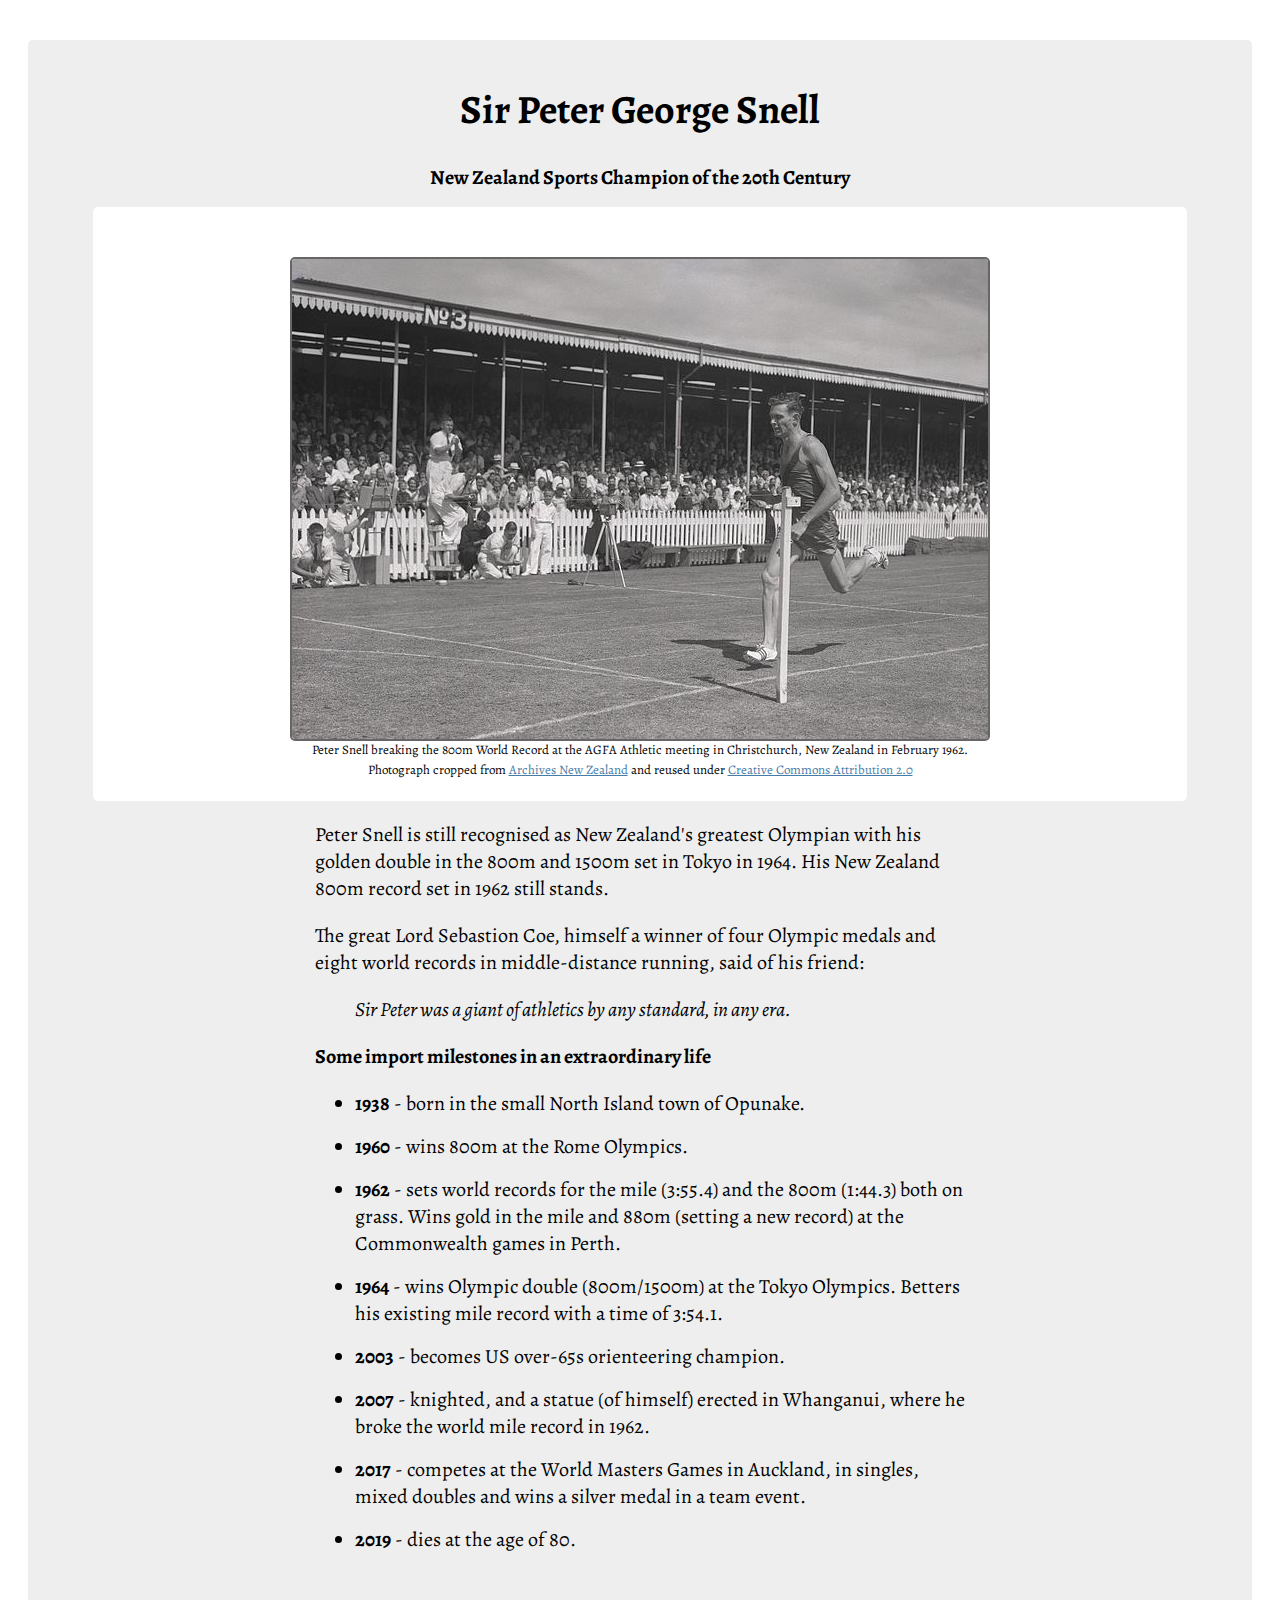
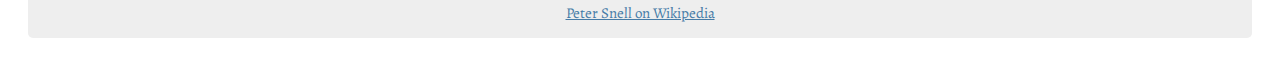
==== index.html @ dacd41f7 "remove errant id" ====
<!DOCTYPE html>
<html lang="en">
  <head>
    <title>Peter Snell Tribute Page</title>
    <meta charset="utf-8">
    <link rel="stylesheet" href="./style.css">
    <link rel="preconnect" href="https://fonts.gstatic.com">
    <link href="https://fonts.googleapis.com/css2?family=Alegreya&display=swap" 
      rel="stylesheet">
  </head>

  <body>
    <header>
    </header>
    
    <main id="main">
    <h1 id="title">Sir Peter George Snell</h1>
    <h2>New Zealand Sports Champion of the 20th Century</h2>
    <div id="img-div">
      <img id="image"
        class="medium-image"
        src="./assets/peter_snell_small.jpg"
        alt="Peter Snell breaks 800m World Record in New Zealand 1962">
      <figcaption 
        id="img-caption">Peter Snell breaking the 800m World Record at the 
        AGFA Athletic meeting in Christchurch, New Zealand in 
        February 1962.</figcaption>
      <p class=photo-source>Photograph cropped from  
        <a href="https://www.flickr.com/photos/archivesnz/15948021602/in/photostream/"
          >Archives New Zealand</a> and reused under 
        <a href="https://creativecommons.org/licenses/by/2.0/"
          >Creative Commons Attribution 2.0</a>
      </p>
    </div>

    <section id="tribute-info">
      <p>
        Peter Snell is still recognised as New Zealand's greatest Olympian with 
        his golden double in the 800m and 1500m set in Tokyo in 1964. His New 
        Zealand 800m record set in 1962 still stands.
      </p>
      <p>
        The great Lord Sebastion Coe, himself a winner of four Olympic medals 
        and eight world records in middle-distance running, said of his friend: 
        <blockquote cite="https://www.rnz.co.nz/national/programmes/morningreport/audio/2018727089/sir-peter-snell-s-friend-recalls-record-breaking-olympian">
          Sir Peter was a giant of athletics by any standard, in any era.
        </blockquote>
      </p>

      <h2>Some import milestones in an extraordinary life</h2>

      <ul>
        <li><strong>1938</strong> - born in the small North Island town of 
          Opunake.</li>
        <li><strong>1960</strong> - wins 800m at the Rome Olympics.</li>
        <li><strong>1962</strong> - sets world records for the mile (3:55.4) 
          and the 800m (1:44.3) both on grass. Wins gold in the mile and 880m 
          (setting a new record) at the Commonwealth games in Perth.</li>
        <li><strong>1964</strong> - wins Olympic double (800m/1500m) 
          at the Tokyo Olympics. Betters his existing mile record with a time 
          of 3:54.1.</li>
        <li><strong>2003</strong> - becomes US over-65s orienteering 
          champion.</li>
        <li><strong>2007</strong> - knighted, and a statue (of himself) 
          erected in Whanganui, where he broke the world mile record in 1962.</li>
        <li><strong>2017</strong> - competes at the World Masters Games in 
          Auckland, in singles, mixed doubles and wins a silver medal in a 
          team event.</li>
        <li><strong>2019</strong> - dies at the age of 80.</li>
      </ul>
    </section>

    <footer>
      <a 
        id="tribute-link"
        href="https://en.wikipedia.org/wiki/Peter_Snell"
        target="_blank"
        >Peter Snell on Wikipedia</a>
    </footer>
  </main>
<script src="https://cdn.freecodecamp.org/testable-projects-fcc/v1/bundle.js"></script>
</body>
</html>
---- style.css ----
/*
General Styling
*/

/*
Set a base font size of 10px for easier rem
calculations as per the fcc tribute example page.
*/
html {
    font-size: 10px;
    font-family: 'Alegreya', serif;
}

body {
    font-size: 1.5rem;
    color: #000;
    text-align: center;
}

h1 {
    font-size: 4rem;
}

h2 {
    font-size: 2rem;
}

p {
    font-size: 2rem;
}

a {
    color: #477ca7;
}

a:visited {
    color: #74638f;
}

blockquote {
    font-style: italic;
}

#main {
    margin: 40px 20px;
    padding: 15px;
    border-radius: 5px;
    background: #eee;
}

#img-div {
    background: white;
    border-radius: 5px;
    padding: 50px 50px 10px 50px;
    margin: 0 50px;
}

img {
    max-width: 100%;
    display: block;
    margin: 0 auto;
    border: 2px solid #666;
    border-radius: 5px;
}
.medium-image {
    width: 696px;
}

figcaption, .photo-source {
    font-size: 1.3rem;
}
.photo-source {
    margin-top: 0.25rem;
}

#tribute-info {
    max-width: 650px;
    margin: 0 auto 50px auto;
    text-align: left;
    font-size: 2rem;
}

li {
    margin: 16px 0;
}

footer {
    margin: 0;
    padding: 0;
}
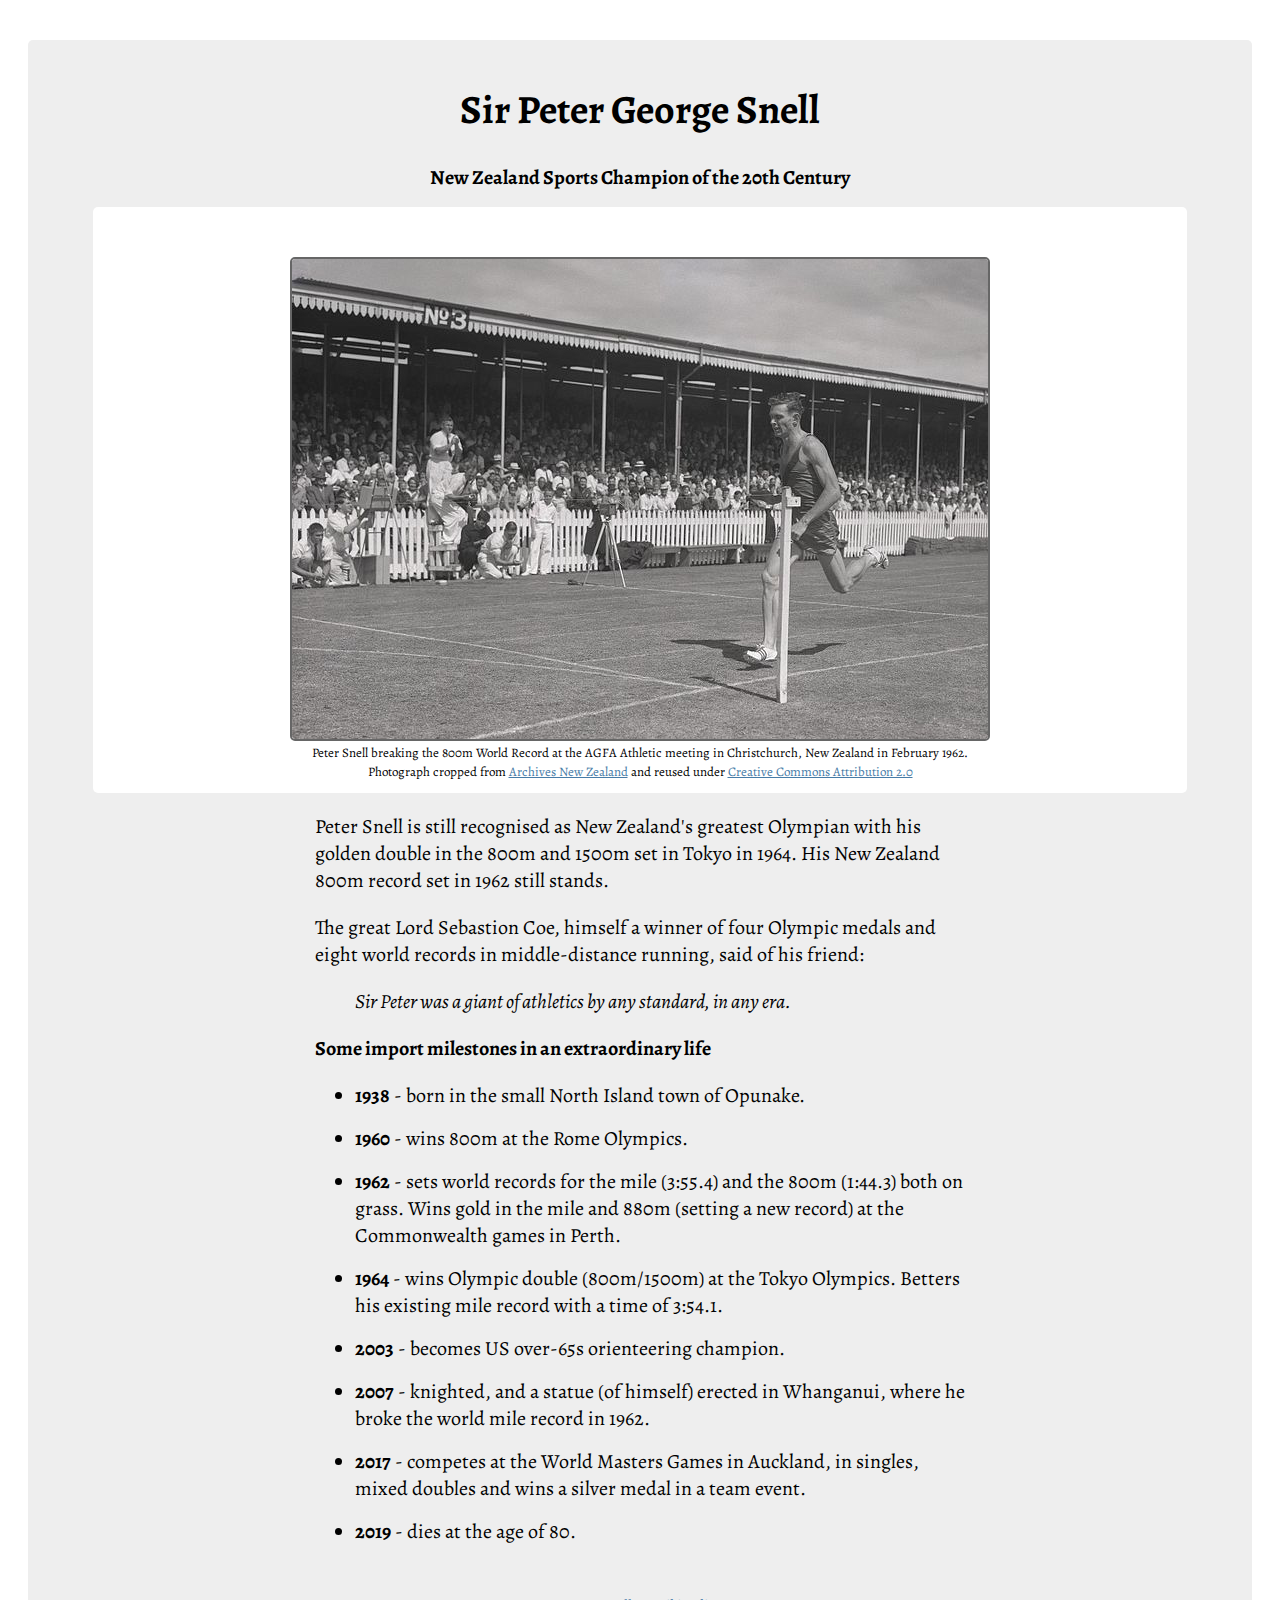
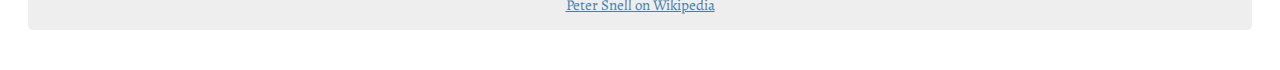
==== commit 535c36b9: "More tweaks to figure div" ====
--- a/index.html
+++ b/index.html
@@ -16,22 +16,23 @@
     <main id="main">
     <h1 id="title">Sir Peter George Snell</h1>
     <h2>New Zealand Sports Champion of the 20th Century</h2>
-    <div id="img-div">
+    <figure id="img-div">
       <img id="image"
         class="medium-image"
         src="./assets/peter_snell_small.jpg"
         alt="Peter Snell breaks 800m World Record in New Zealand 1962">
-      <figcaption 
-        id="img-caption">Peter Snell breaking the 800m World Record at the 
+      <figcaption id="img-caption">
+        <p>Peter Snell breaking the 800m World Record at the 
         AGFA Athletic meeting in Christchurch, New Zealand in 
-        February 1962.</figcaption>
-      <p class=photo-source>Photograph cropped from  
-        <a href="https://www.flickr.com/photos/archivesnz/15948021602/in/photostream/"
-          >Archives New Zealand</a> and reused under 
-        <a href="https://creativecommons.org/licenses/by/2.0/"
-          >Creative Commons Attribution 2.0</a>
-      </p>
-    </div>
+        February 1962.</p>
+        <p>Photograph cropped from 
+          <a href="https://www.flickr.com/photos/archivesnz/15948021602/in/photostream/"
+            >Archives New Zealand</a> and reused under 
+          <a href="https://creativecommons.org/licenses/by/2.0/"
+            >Creative Commons Attribution 2.0</a>
+        </p>
+      </figcaption>
+    </figure>
 
     <section id="tribute-info">
       <p>
--- a/style.css
+++ b/style.css
@@ -66,11 +66,10 @@
     width: 696px;
 }
 
-figcaption, .photo-source {
+figcaption p {
     font-size: 1.3rem;
-}
-.photo-source {
     margin-top: 0.25rem;
+    margin-bottom: 0.25rem;
 }
 
 #tribute-info {
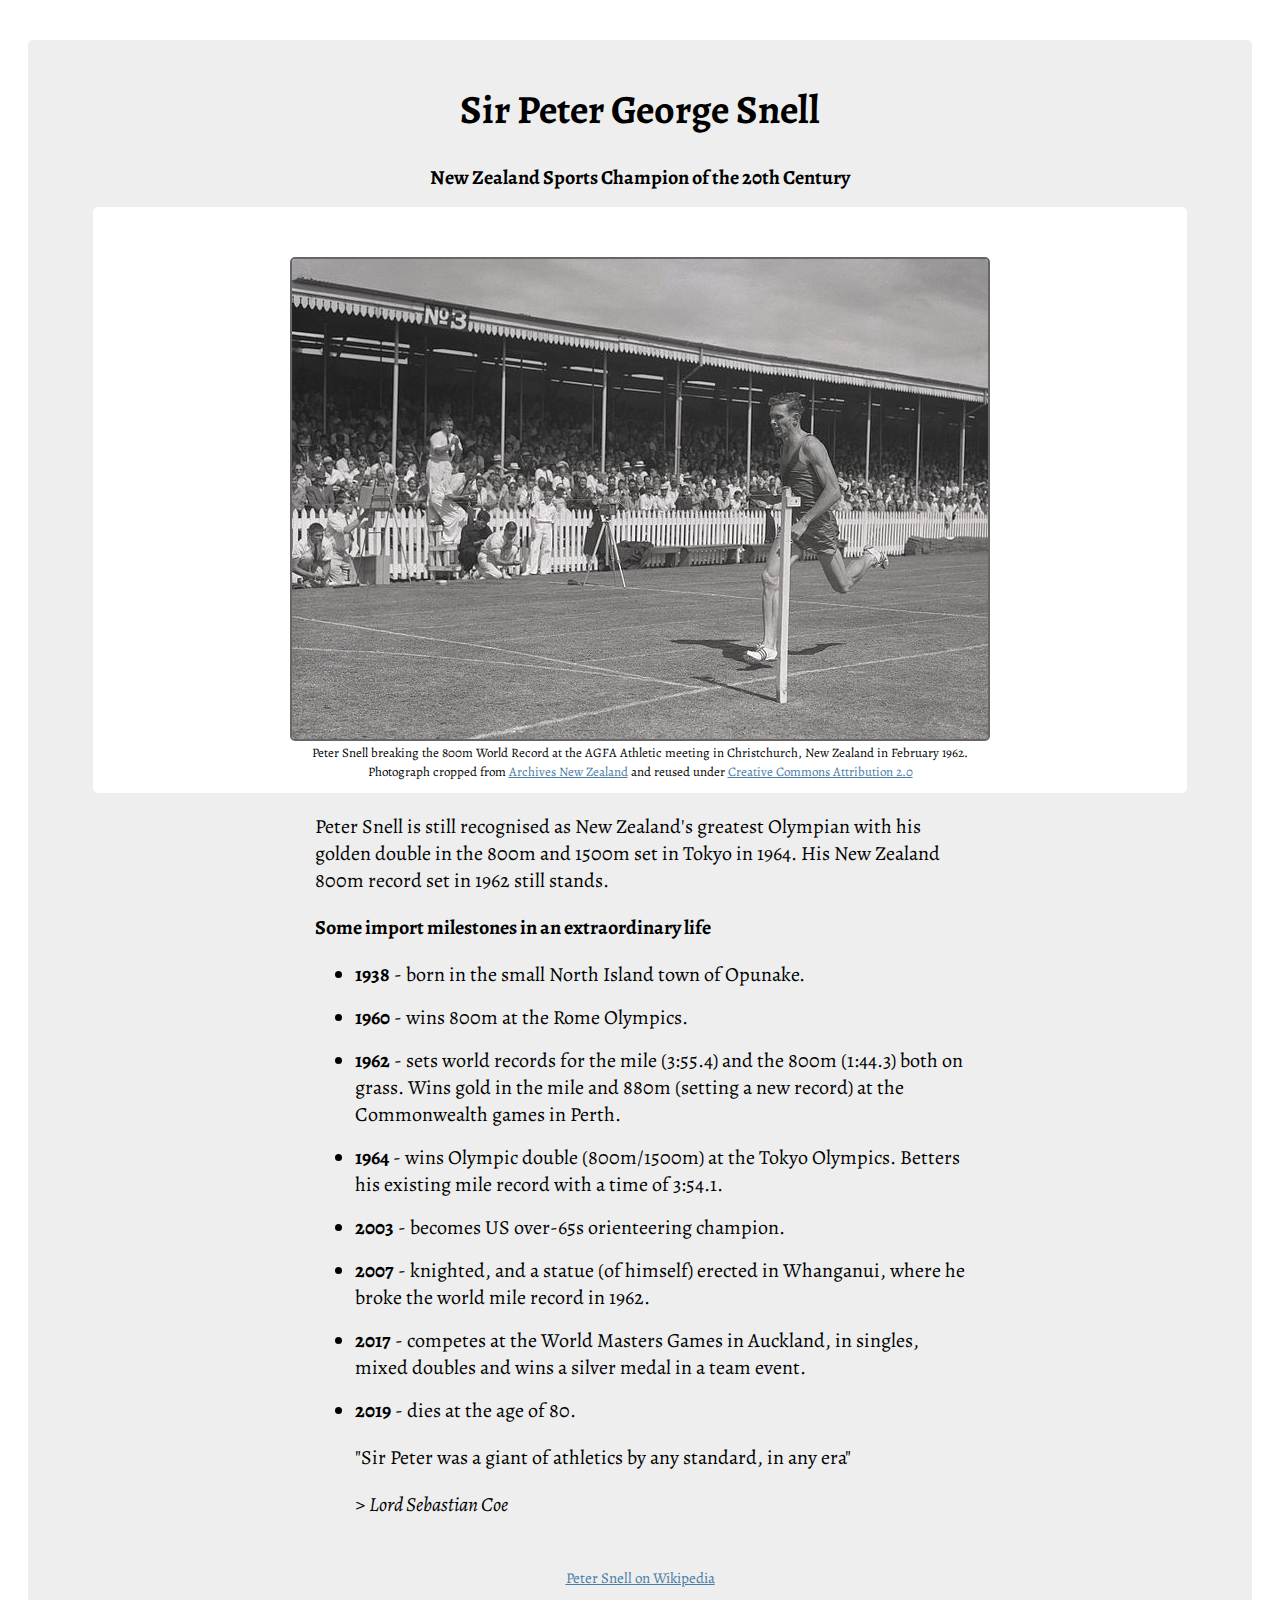
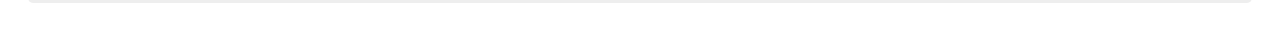
==== commit a494c77c: "still working on last blockquote" ====
--- a/index.html
+++ b/index.html
@@ -40,13 +40,6 @@
         his golden double in the 800m and 1500m set in Tokyo in 1964. His New 
         Zealand 800m record set in 1962 still stands.
       </p>
-      <p>
-        The great Lord Sebastion Coe, himself a winner of four Olympic medals 
-        and eight world records in middle-distance running, said of his friend: 
-        <blockquote cite="https://www.rnz.co.nz/national/programmes/morningreport/audio/2018727089/sir-peter-snell-s-friend-recalls-record-breaking-olympian">
-          Sir Peter was a giant of athletics by any standard, in any era.
-        </blockquote>
-      </p>
 
       <h2>Some import milestones in an extraordinary life</h2>
 
@@ -69,6 +62,12 @@
           team event.</li>
         <li><strong>2019</strong> - dies at the age of 80.</li>
       </ul>
+
+      <blockquote cite="https://www.rnz.co.nz/national/programmes/morningreport/audio/2018727089/sir-peter-snell-s-friend-recalls-record-breaking-olympian">
+        <p>"Sir Peter was a giant of athletics by any standard, in any era"</p>>
+        <cite>Lord Sebastian Coe</cite>
+      </blockquote>
+
     </section>
 
     <footer>
--- a/style.css
+++ b/style.css
@@ -35,10 +35,6 @@
 
 a:visited {
     color: #74638f;
-}
-
-blockquote {
-    font-style: italic;
 }
 
 #main {
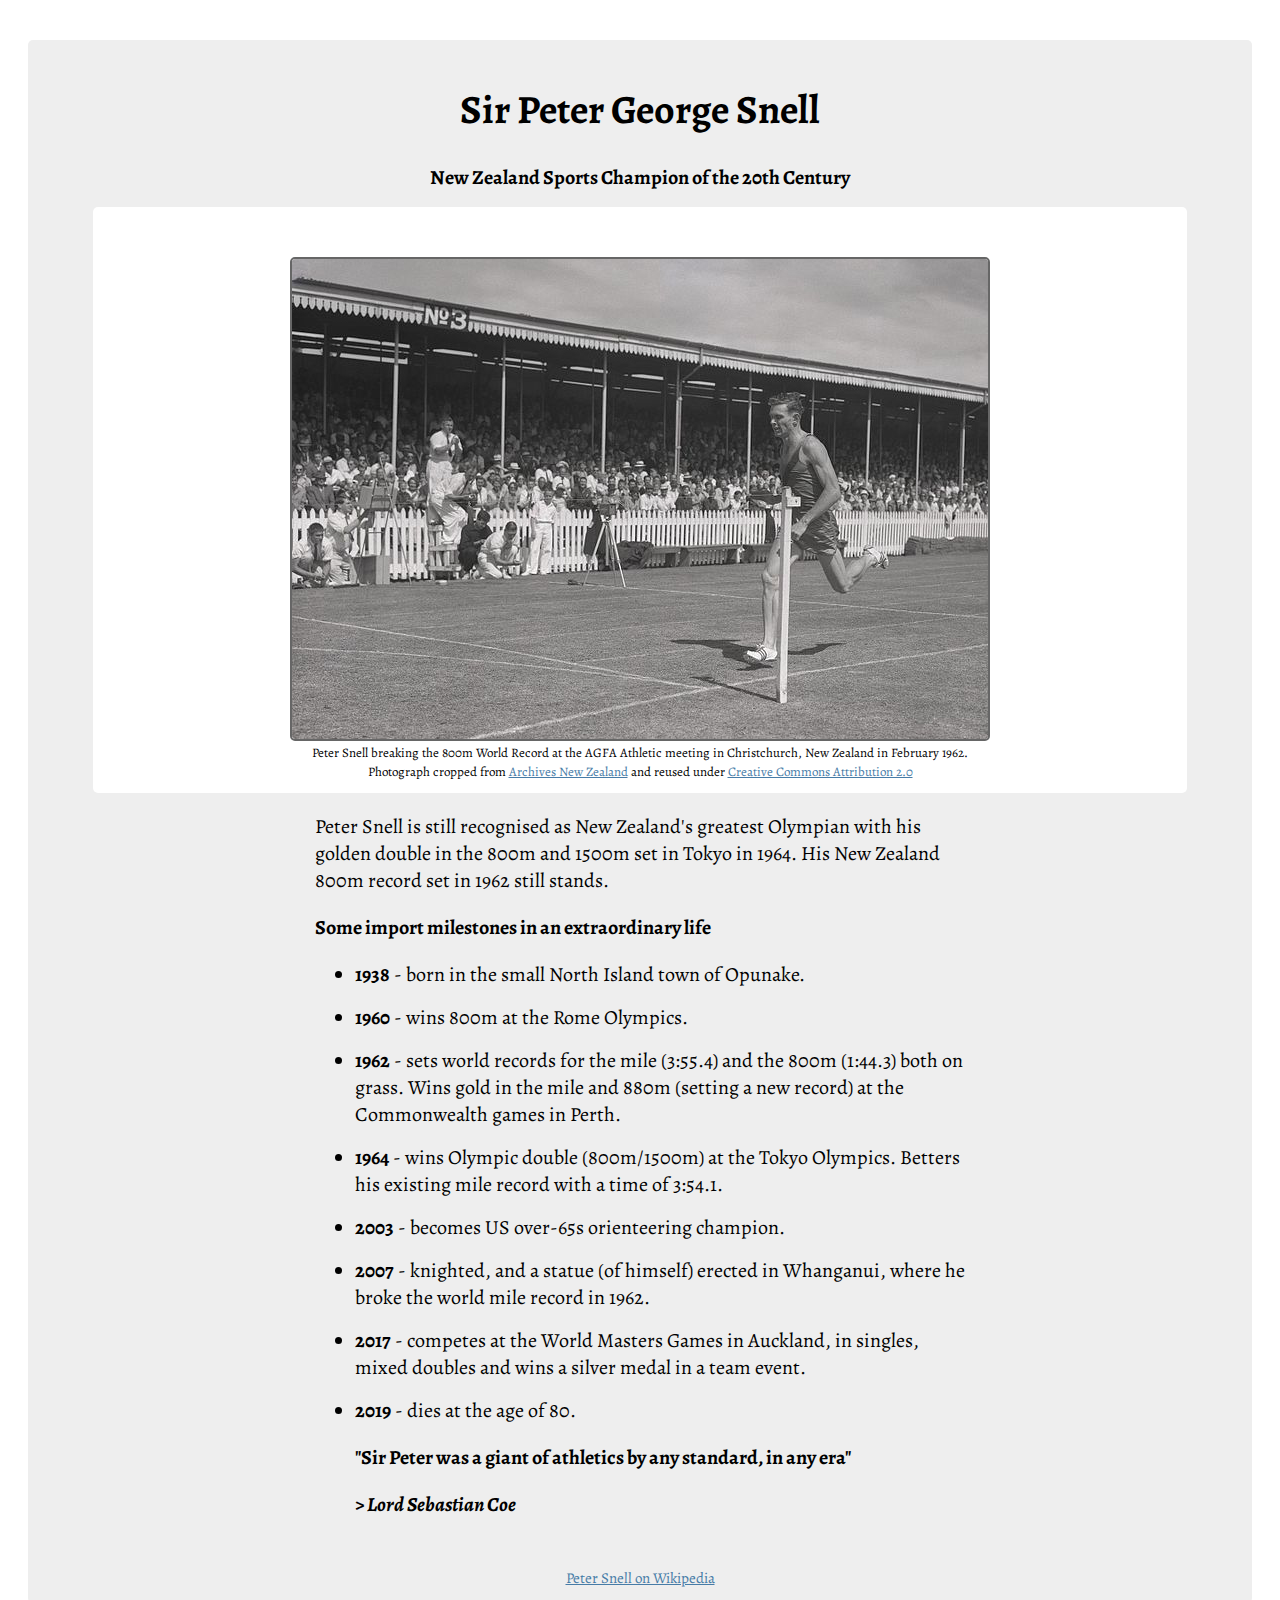
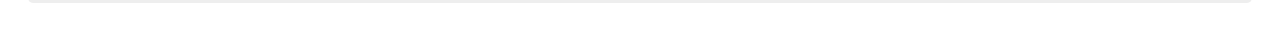
==== commit 18b6373b: "Small tweaks to blockquote" ====
--- a/index.html
+++ b/index.html
@@ -63,7 +63,8 @@
         <li><strong>2019</strong> - dies at the age of 80.</li>
       </ul>
 
-      <blockquote cite="https://www.rnz.co.nz/national/programmes/morningreport/audio/2018727089/sir-peter-snell-s-friend-recalls-record-breaking-olympian">
+      <blockquote cite="https://www.rnz.co.nz/national/programmes/morningreport/audio/2018727089/sir-peter-snell-s-friend-recalls-record-breaking-olympian"
+      >
         <p>"Sir Peter was a giant of athletics by any standard, in any era"</p>>
         <cite>Lord Sebastian Coe</cite>
       </blockquote>
--- a/style.css
+++ b/style.css
@@ -79,6 +79,10 @@
     margin: 16px 0;
 }
 
+blockquote {
+    font-weight: bold;
+}
+
 footer {
     margin: 0;
     padding: 0;
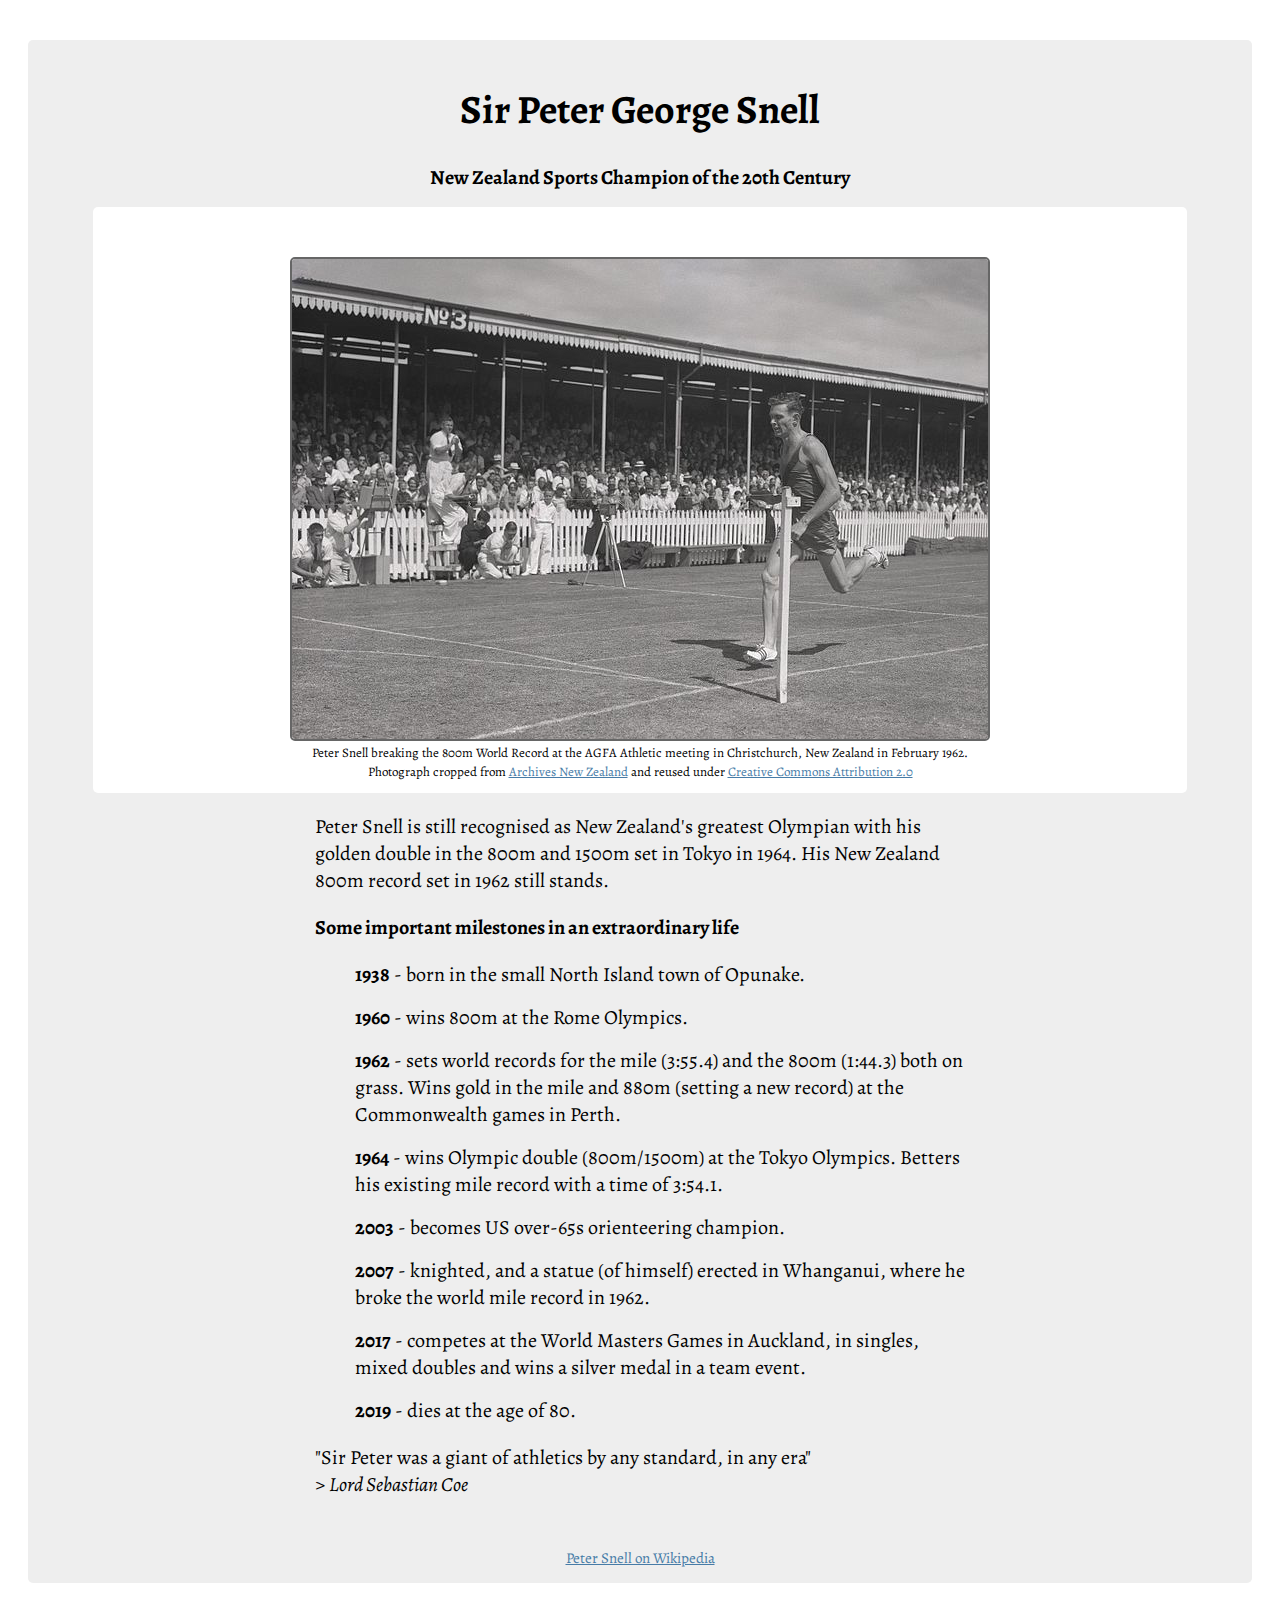
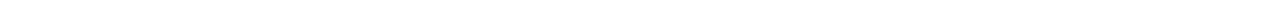
==== commit 9f49ebc6: "fixed typo" ====
--- a/index.html
+++ b/index.html
@@ -41,7 +41,7 @@
         Zealand 800m record set in 1962 still stands.
       </p>
 
-      <h2>Some import milestones in an extraordinary life</h2>
+      <h2>Some important milestones in an extraordinary life</h2>
 
       <ul>
         <li><strong>1938</strong> - born in the small North Island town of 
--- a/style.css
+++ b/style.css
@@ -75,12 +75,22 @@
     font-size: 2rem;
 }
 
+ul {
+    list-style-type: none;
+}
+
 li {
     margin: 16px 0;
 }
 
 blockquote {
-    font-weight: bold;
+    /* font-weight: bold; */
+    margin: 0;
+
+}
+
+blockquote p {
+    margin-bottom: 0;
 }
 
 footer {
